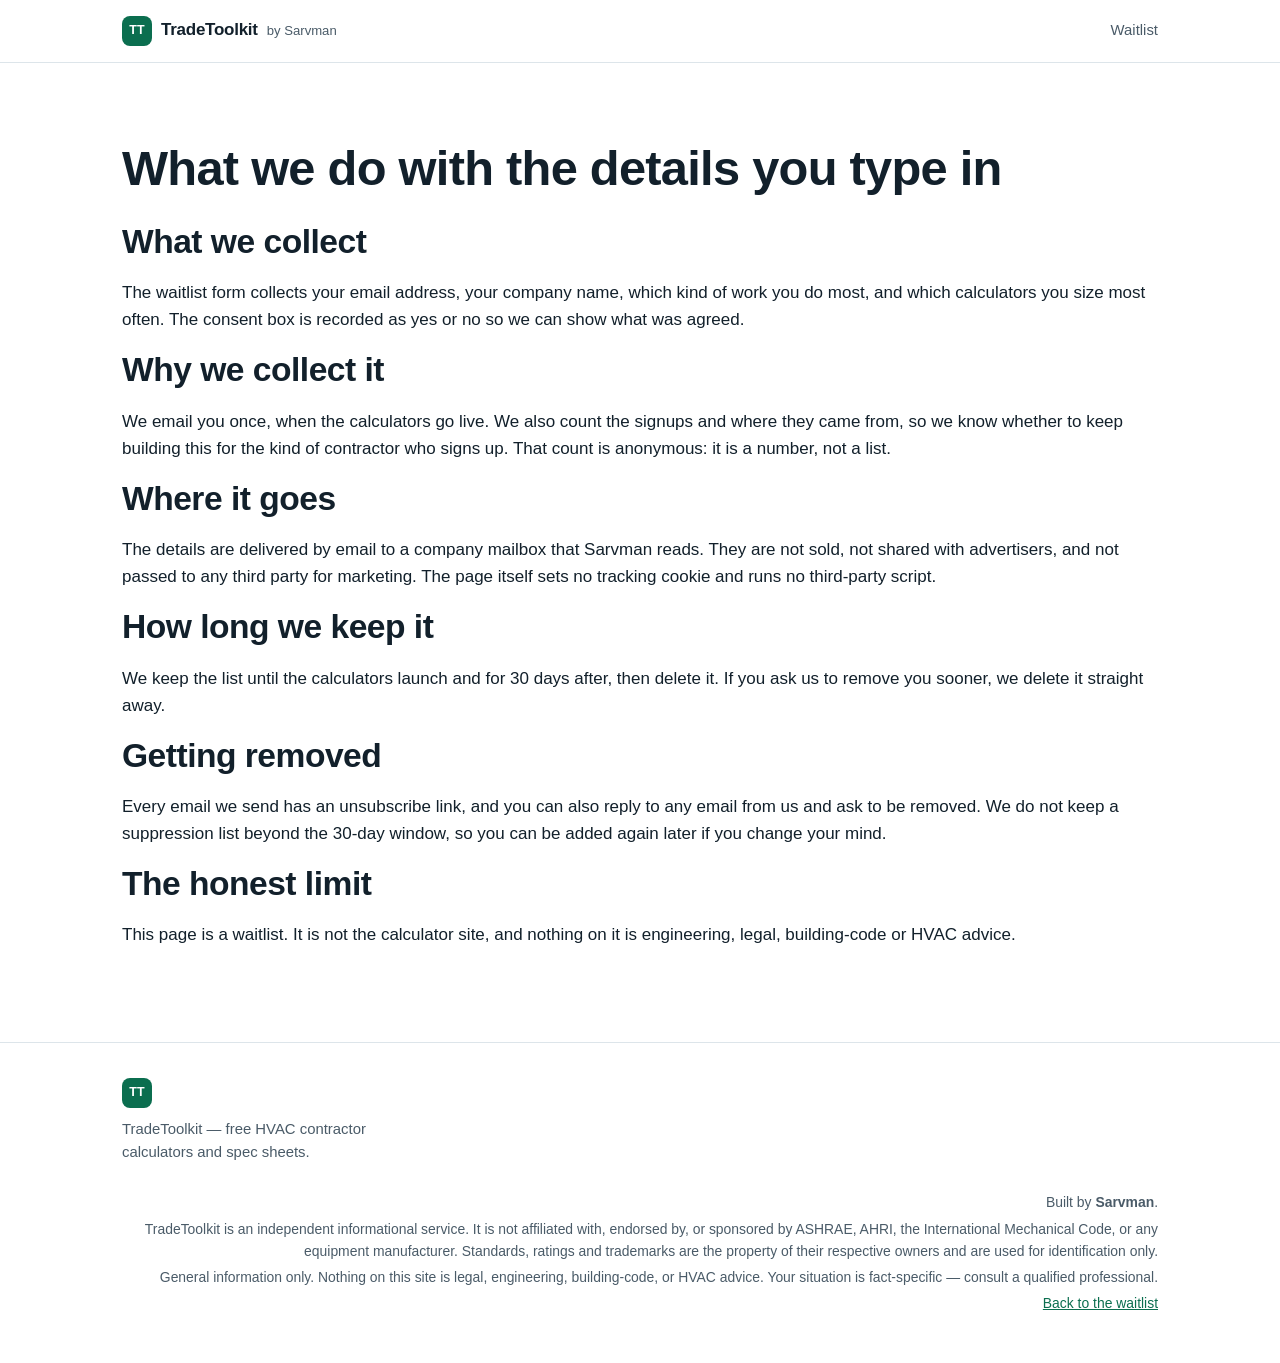
==== privacy.html @ 5cf74f29 "Waitlist: capture endpoint live, segment label, privacy page, robots" ====
<!DOCTYPE html>
<html lang="en">
<head>
<meta charset="utf-8">
<meta name="viewport" content="width=device-width, initial-scale=1">
<title>What we do with your details | TradeToolkit</title>
<meta name="description" content="How TradeToolkit handles the email address, company and work details you enter on the waitlist form.">
<meta name="robots" content="noindex">
<link rel="stylesheet" href="assets/style.css">
</head>
<body>

<header class="site-head">
  <div class="wrap">
    <div class="brand">
      <span class="brand-mark" aria-hidden="true">TT</span>
      <span class="brand-name">TradeToolkit</span>
      <span class="brand-tag">by Sarvman</span>
    </div>
    <nav class="head-nav" aria-label="Sections">
      <a href="index.html">Waitlist</a>
    </nav>
  </div>
</header>

<main>
  <section class="band">
    <div class="wrap">
      <h1>What we do with the details you type in</h1>

      <h2>What we collect</h2>
      <p>
        The waitlist form collects your email address, your company name, which kind of
        work you do most, and which calculators you size most often. The consent box is
        recorded as yes or no so we can show what was agreed.
      </p>

      <h2>Why we collect it</h2>
      <p>
        We email you once, when the calculators go live. We also count the signups and
        where they came from, so we know whether to keep building this for the kind of
        contractor who signs up. That count is anonymous: it is a number, not a list.
      </p>

      <h2>Where it goes</h2>
      <p>
        The details are delivered by email to a company mailbox that Sarvman reads. They
        are not sold, not shared with advertisers, and not passed to any third party for
        marketing. The page itself sets no tracking cookie and runs no third-party
        script.
      </p>

      <h2>How long we keep it</h2>
      <p>
        We keep the list until the calculators launch and for 30 days after, then delete
        it. If you ask us to remove you sooner, we delete it straight away.
      </p>

      <h2>Getting removed</h2>
      <p>
        Every email we send has an unsubscribe link, and you can also reply to any email
        from us and ask to be removed. We do not keep a suppression list beyond the
        30-day window, so you can be added again later if you change your mind.
      </p>

      <h2>The honest limit</h2>
      <p>
        This page is a waitlist. It is not the calculator site, and nothing on it is
        engineering, legal, building-code or HVAC advice.
      </p>
    </div>
  </section>
</main>

<footer class="site-foot">
  <div class="wrap foot-grid">
    <div>
      <span class="brand-mark" aria-hidden="true">TT</span>
      <p class="foot-brand">TradeToolkit &mdash; free HVAC contractor calculators and spec sheets.</p>
    </div>
    <div class="foot-meta">
      <p>Built by <strong>Sarvman</strong>.</p>
      <p>
        TradeToolkit is an independent informational service. It is not affiliated with,
        endorsed by, or sponsored by ASHRAE, AHRI, the International Mechanical Code, or
        any equipment manufacturer. Standards, ratings and trademarks are the property of
        their respective owners and are used for identification only.
      </p>
      <p>
        General information only. Nothing on this site is legal, engineering,
        building-code, or HVAC advice. Your situation is fact-specific &mdash; consult a
        qualified professional.
      </p>
      <p><a href="index.html">Back to the waitlist</a></p>
    </div>
  </div>
</footer>

</body>
</html>
---- assets/style.css ----
:root {
  --ink: #12202b;
  --ink-soft: #4a5b68;
  --line: #dde5ea;
  --bg: #ffffff;
  --bg-alt: #f4f7f9;
  --accent: #0b6e4f;
  --accent-ink: #ffffff;
  --accent-soft: #e7f2ed;
  --radius: 12px;
  --wrap: 1080px;
  --font: -apple-system, BlinkMacSystemFont, "Segoe UI", Roboto, Helvetica, Arial, sans-serif;
  --mono: ui-monospace, SFMono-Regular, Menlo, Consolas, monospace;
}

* { box-sizing: border-box; }

html { -webkit-text-size-adjust: 100%; }

body {
  margin: 0;
  font-family: var(--font);
  color: var(--ink);
  background: var(--bg);
  line-height: 1.6;
  font-size: 17px;
}

.wrap { width: 100%; max-width: var(--wrap); margin: 0 auto; padding: 0 22px; }

h1, h2, h3 { line-height: 1.2; margin: 0 0 .5em; letter-spacing: -0.015em; }
h1 { font-size: clamp(2rem, 5vw, 3.05rem); font-weight: 760; }
h2 { font-size: clamp(1.5rem, 3.2vw, 2.1rem); font-weight: 720; }
h3 { font-size: 1.09rem; font-weight: 680; }
p { margin: 0 0 1em; }
a { color: var(--accent); }

/* ── header ─────────────────────────────────────────────── */
.site-head {
  border-bottom: 1px solid var(--line);
  background: rgba(255, 255, 255, .9);
  position: sticky; top: 0; z-index: 20;
  backdrop-filter: saturate(1.4) blur(8px);
}
.site-head .wrap { display: flex; align-items: center; justify-content: space-between; gap: 18px; height: 62px; }
.brand { display: flex; align-items: baseline; gap: 9px; }
.brand-mark {
  display: inline-grid; place-items: center;
  width: 30px; height: 30px; border-radius: 8px;
  background: var(--accent); color: #fff;
  font-size: .78rem; font-weight: 800; letter-spacing: .02em;
  align-self: center;
}
.brand-name { font-weight: 730; letter-spacing: -.015em; }
.brand-tag { font-size: .82rem; color: var(--ink-soft); }
.head-nav { display: flex; gap: 20px; font-size: .93rem; }
.head-nav a { color: var(--ink-soft); text-decoration: none; }
.head-nav a:hover { color: var(--ink); }
@media (max-width: 620px) { .head-nav { display: none; } }

/* ── hero ───────────────────────────────────────────────── */
.hero { padding: clamp(40px, 7vw, 82px) 0 clamp(34px, 5vw, 60px); }
.hero-grid { display: grid; grid-template-columns: 1.12fr .88fr; gap: clamp(26px, 4vw, 52px); align-items: center; }
@media (max-width: 860px) { .hero-grid { grid-template-columns: 1fr; } }

.eyebrow {
  display: inline-block; margin: 0 0 14px;
  font-size: .78rem; font-weight: 700; letter-spacing: .09em; text-transform: uppercase;
  color: var(--accent); background: var(--accent-soft);
  padding: 5px 11px; border-radius: 999px;
}
.lede { font-size: 1.12rem; color: var(--ink-soft); max-width: 46ch; }
.hero-points { list-style: none; padding: 0; margin: 22px 0 26px; }
.hero-points li { position: relative; padding-left: 26px; margin-bottom: 9px; color: var(--ink); }
.hero-points li::before {
  content: ""; position: absolute; left: 2px; top: .52em;
  width: 13px; height: 7px; border-left: 2.5px solid var(--accent); border-bottom: 2.5px solid var(--accent);
  transform: rotate(-45deg);
}
.hero-note { font-size: .88rem; color: var(--ink-soft); margin: 12px 0 0; }

/* calculator mock */
.hero-card {
  border: 1px solid var(--line); border-radius: var(--radius);
  background: linear-gradient(180deg, #fff, #fbfcfd);
  box-shadow: 0 18px 44px -26px rgba(18, 32, 43, .34);
  overflow: hidden;
}
.calc-head {
  display: flex; align-items: center; gap: 6px;
  padding: 12px 15px; border-bottom: 1px solid var(--line); background: var(--bg-alt);
}
.calc-dot { width: 9px; height: 9px; border-radius: 50%; background: #c8d4dc; }
.calc-title { margin-left: 8px; font-size: .85rem; font-weight: 640; color: var(--ink-soft); }
.calc-body { margin: 0; padding: 16px 18px; display: grid; gap: 2px; }
.calc-body > div { display: flex; justify-content: space-between; align-items: baseline; gap: 12px; padding: 7px 0; border-bottom: 1px dashed var(--line); }
.calc-body > div:last-child { border-bottom: 0; }
.calc-body dt { color: var(--ink-soft); font-size: .95rem; }
.calc-body dd { margin: 0; font-family: var(--mono); font-size: 1rem; font-weight: 600; }
.calc-body dd span { font-size: .76rem; color: var(--ink-soft); font-weight: 500; margin-left: 3px; }
.calc-foot { display: flex; gap: 8px; padding: 0 18px 18px; flex-wrap: wrap; }
.calc-pill { font-size: .78rem; padding: 4px 10px; border-radius: 999px; background: var(--accent-soft); color: var(--accent); font-weight: 620; }

/* ── bands ──────────────────────────────────────────────── */
.band { padding: clamp(44px, 6vw, 76px) 0; }
.band-alt { background: var(--bg-alt); border-block: 1px solid var(--line); }
.band-lede { color: var(--ink-soft); max-width: 60ch; margin-bottom: 30px; }

.grid { display: grid; grid-template-columns: repeat(auto-fit, minmax(258px, 1fr)); gap: 16px; }
.card {
  background: #fff; border: 1px solid var(--line); border-radius: var(--radius);
  padding: 20px 21px;
}
.card p { margin: 0; color: var(--ink-soft); font-size: .96rem; }
.band-alt .card { background: #fff; }

.cols { display: grid; grid-template-columns: repeat(auto-fit, minmax(300px, 1fr)); gap: clamp(20px, 3vw, 44px); }
.cols p { color: var(--ink-soft); }

/* ── CTA / form ─────────────────────────────────────────── */
.band-cta { background: var(--bg-alt); border-top: 1px solid var(--line); }
.capture-wrap { display: grid; grid-template-columns: 1fr 1fr; gap: clamp(24px, 4vw, 48px); align-items: start; }
@media (max-width: 860px) { .capture-wrap { grid-template-columns: 1fr; } }
.capture-copy p { color: var(--ink-soft); }
.muted { font-size: .9rem; color: var(--ink-soft); }

.form-card { padding: 24px; }
.field { margin-bottom: 16px; border: 0; padding: 0; }
.field label, .field legend { display: block; font-size: .87rem; font-weight: 640; margin-bottom: 6px; padding: 0; }
.field input[type="email"], .field input[type="text"], .field select {
  width: 100%; padding: 11px 12px; font: inherit; font-size: .98rem;
  border: 1px solid var(--line); border-radius: 9px; background: #fff; color: var(--ink);
}
.field input:focus, .field select:focus { outline: 2px solid var(--accent); outline-offset: 1px; border-color: var(--accent); }
.field__help { margin: 6px 0 0; font-size: .85rem; color: var(--ink-soft); }
.checks { display: grid; grid-template-columns: repeat(auto-fit, minmax(150px, 1fr)); gap: 8px 14px; }
.checks label { display: flex; align-items: center; gap: 8px; font-weight: 450; font-size: .93rem; margin: 0; }
.checks input { accent-color: var(--accent); width: 16px; height: 16px; }
.consent { display: flex; gap: 10px; align-items: flex-start; font-size: .88rem; color: var(--ink-soft); margin-bottom: 18px; }
.consent input { margin-top: 3px; accent-color: var(--accent); width: 16px; height: 16px; flex: none; }

.btn {
  display: inline-block; border: 0; cursor: pointer; font: inherit; font-weight: 660;
  border-radius: 9px; padding: 11px 20px; text-decoration: none; text-align: center;
  transition: background .15s ease, transform .05s ease;
}
.btn-primary { background: var(--accent); color: var(--accent-ink); }
.btn-primary:hover { background: #095a41; }
.btn-primary:active { transform: translateY(1px); }
.btn-lg { padding: 14px 26px; font-size: 1.04rem; }
.btn-block { display: block; width: 100%; }
.btn[disabled] { opacity: .6; cursor: progress; }
.form-status { margin: 12px 0 0; font-size: .92rem; min-height: 1.2em; }
.form-status.ok { color: var(--accent); font-weight: 620; }
.form-status.err { color: #a02c2c; font-weight: 600; }

/* ── footer ─────────────────────────────────────────────── */
.site-foot { border-top: 1px solid var(--line); padding: 34px 0 44px; }
.foot-grid { display: flex; justify-content: space-between; gap: 26px; flex-wrap: wrap; }
.foot-brand { color: var(--ink-soft); font-size: .93rem; margin: 10px 0 0; max-width: 34ch; }
.foot-meta { color: var(--ink-soft); font-size: .87rem; text-align: right; }
.foot-meta p { margin: 0 0 4px; }
@media (max-width: 620px) { .foot-meta { text-align: left; } }

@media (prefers-reduced-motion: reduce) { * { transition: none !important; } }
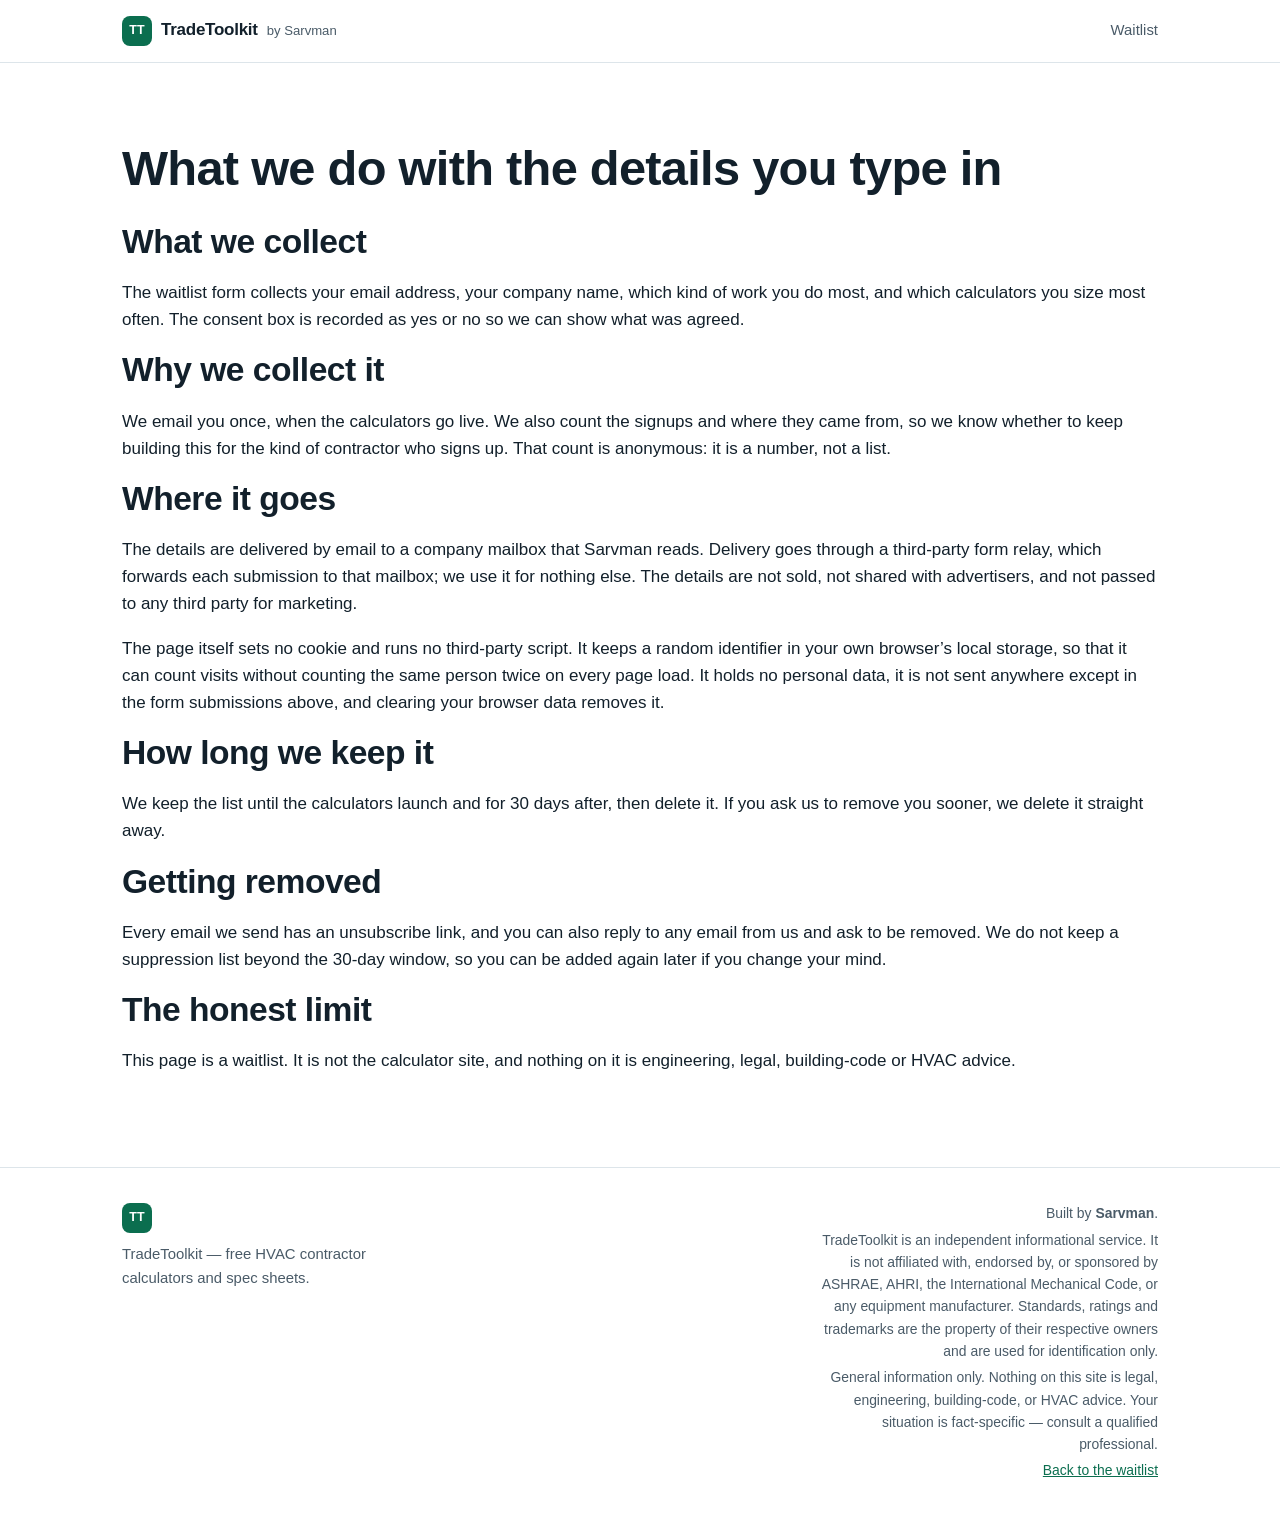
==== commit 84a77280: "SAR-79: merge waitlist page with the segment/privacy/robots work, fix capture correctness Merge the " ====
--- a/privacy.html
+++ b/privacy.html
@@ -44,10 +44,18 @@
 
       <h2>Where it goes</h2>
       <p>
-        The details are delivered by email to a company mailbox that Sarvman reads. They
-        are not sold, not shared with advertisers, and not passed to any third party for
-        marketing. The page itself sets no tracking cookie and runs no third-party
-        script.
+        The details are delivered by email to a company mailbox that Sarvman reads.
+        Delivery goes through a third-party form relay, which forwards each
+        submission to that mailbox; we use it for nothing else. The details are not
+        sold, not shared with advertisers, and not passed to any third party for
+        marketing.
+      </p>
+      <p>
+        The page itself sets no cookie and runs no third-party script. It keeps a
+        random identifier in your own browser&rsquo;s local storage, so that it can
+        count visits without counting the same person twice on every page load. It
+        holds no personal data, it is not sent anywhere except in the form
+        submissions above, and clearing your browser data removes it.
       </p>
 
       <h2>How long we keep it</h2>
--- a/assets/style.css
+++ b/assets/style.css
@@ -100,6 +100,7 @@
 .calc-body dd span { font-size: .76rem; color: var(--ink-soft); font-weight: 500; margin-left: 3px; }
 .calc-foot { display: flex; gap: 8px; padding: 0 18px 18px; flex-wrap: wrap; }
 .calc-pill { font-size: .78rem; padding: 4px 10px; border-radius: 999px; background: var(--accent-soft); color: var(--accent); font-weight: 620; }
+.calc-caption { font-size: .8rem; color: var(--ink-soft); padding: 0 18px 16px; margin: 0; }
 
 /* ── bands ──────────────────────────────────────────────── */
 .band { padding: clamp(44px, 6vw, 76px) 0; }
@@ -154,12 +155,17 @@
 .form-status.ok { color: var(--accent); font-weight: 620; }
 .form-status.err { color: #a02c2c; font-weight: 600; }
 
+/* Honeypot: moved off-screen rather than display:none, so it is still
+   submitted by an automated client that fills every field it can find. */
+.hp { position: absolute; left: -9999px; top: auto; width: 1px; height: 1px; overflow: hidden; }
+
 /* ── footer ─────────────────────────────────────────────── */
 .site-foot { border-top: 1px solid var(--line); padding: 34px 0 44px; }
 .foot-grid { display: flex; justify-content: space-between; gap: 26px; flex-wrap: wrap; }
 .foot-brand { color: var(--ink-soft); font-size: .93rem; margin: 10px 0 0; max-width: 34ch; }
-.foot-meta { color: var(--ink-soft); font-size: .87rem; text-align: right; }
+.foot-meta { color: var(--ink-soft); font-size: .87rem; text-align: right; max-width: 44ch; }
 .foot-meta p { margin: 0 0 4px; }
+.foot-legal { font-size: .8rem; }
 @media (max-width: 620px) { .foot-meta { text-align: left; } }
 
 @media (prefers-reduced-motion: reduce) { * { transition: none !important; } }
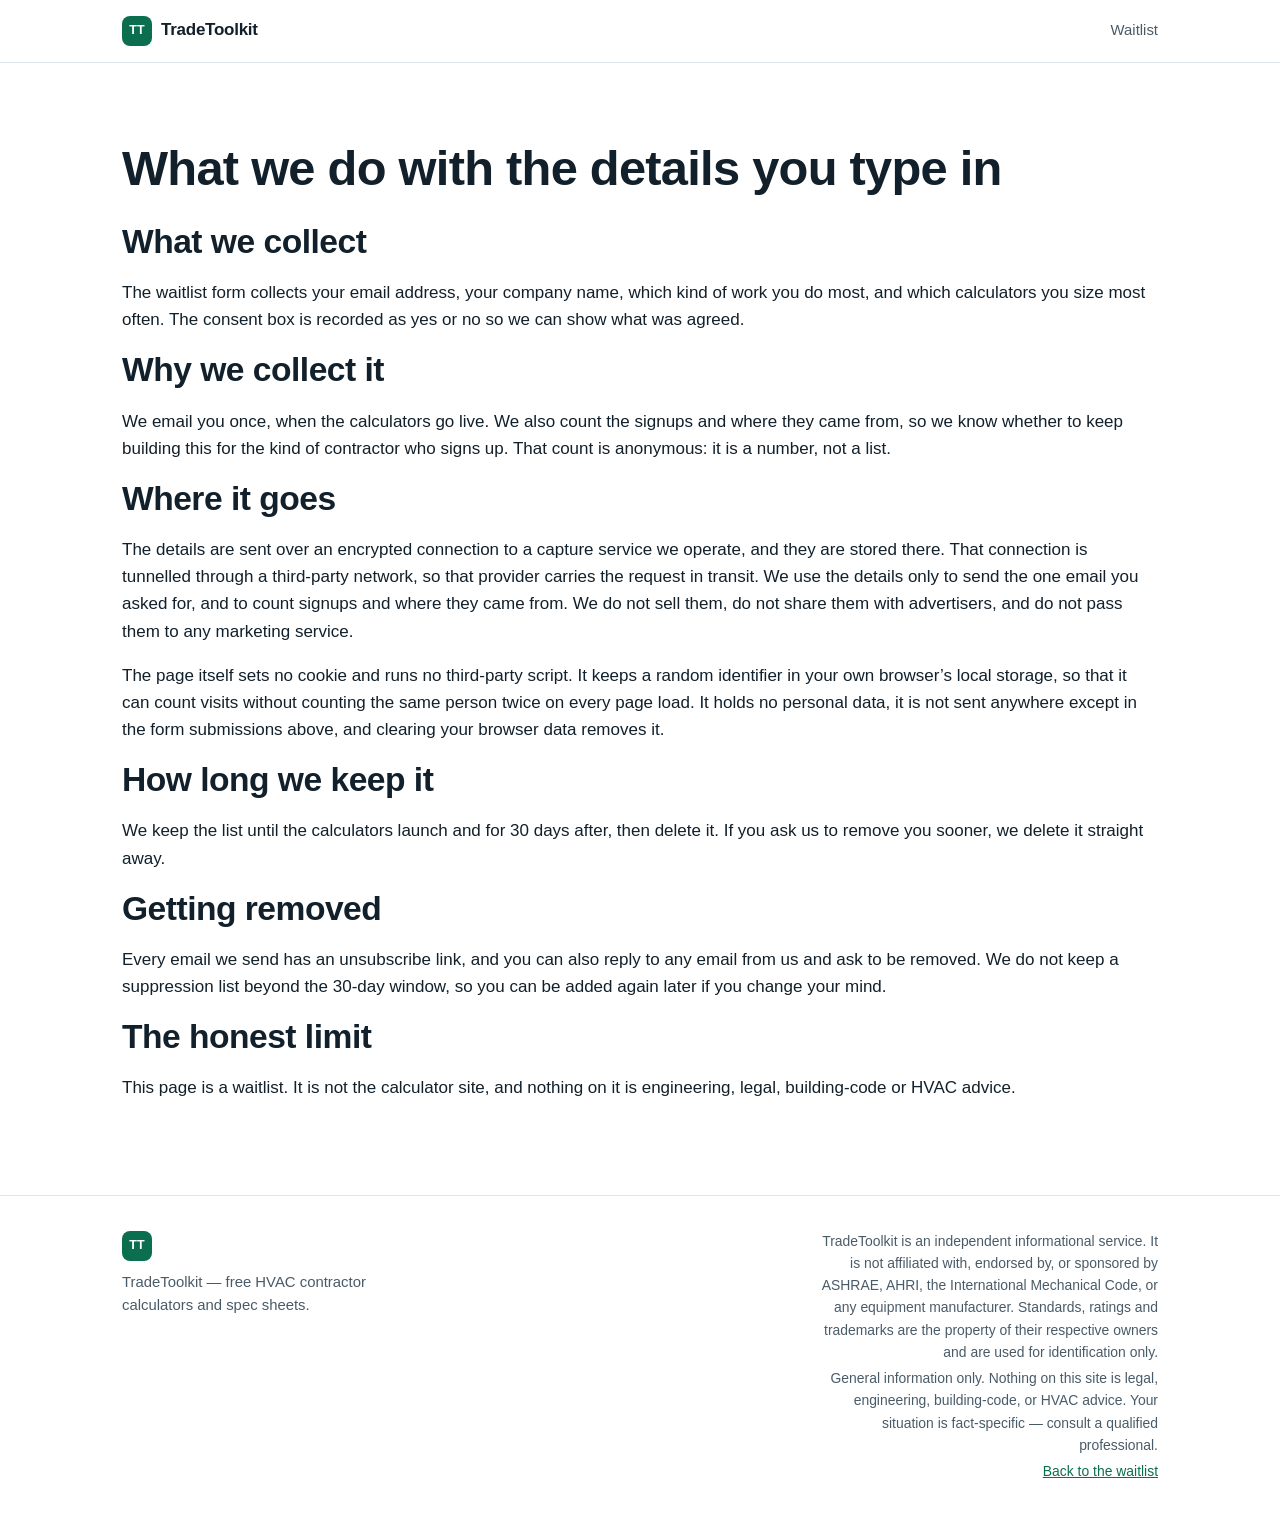
==== commit 9b3e5865: "SAR-79: point the page at the first-party capture endpoint The free third-party relay refuses every " ====
--- a/privacy.html
+++ b/privacy.html
@@ -15,7 +15,6 @@
     <div class="brand">
       <span class="brand-mark" aria-hidden="true">TT</span>
       <span class="brand-name">TradeToolkit</span>
-      <span class="brand-tag">by Sarvman</span>
     </div>
     <nav class="head-nav" aria-label="Sections">
       <a href="index.html">Waitlist</a>
@@ -44,11 +43,12 @@
 
       <h2>Where it goes</h2>
       <p>
-        The details are delivered by email to a company mailbox that Sarvman reads.
-        Delivery goes through a third-party form relay, which forwards each
-        submission to that mailbox; we use it for nothing else. The details are not
-        sold, not shared with advertisers, and not passed to any third party for
-        marketing.
+        The details are sent over an encrypted connection to a capture service we
+        operate, and they are stored there. That connection is tunnelled through a
+        third-party network, so that provider carries the request in transit. We
+        use the details only to send the one email you asked for, and to count
+        signups and where they came from. We do not sell them, do not share them
+        with advertisers, and do not pass them to any marketing service.
       </p>
       <p>
         The page itself sets no cookie and runs no third-party script. It keeps a
@@ -87,7 +87,6 @@
       <p class="foot-brand">TradeToolkit &mdash; free HVAC contractor calculators and spec sheets.</p>
     </div>
     <div class="foot-meta">
-      <p>Built by <strong>Sarvman</strong>.</p>
       <p>
         TradeToolkit is an independent informational service. It is not affiliated with,
         endorsed by, or sponsored by ASHRAE, AHRI, the International Mechanical Code, or
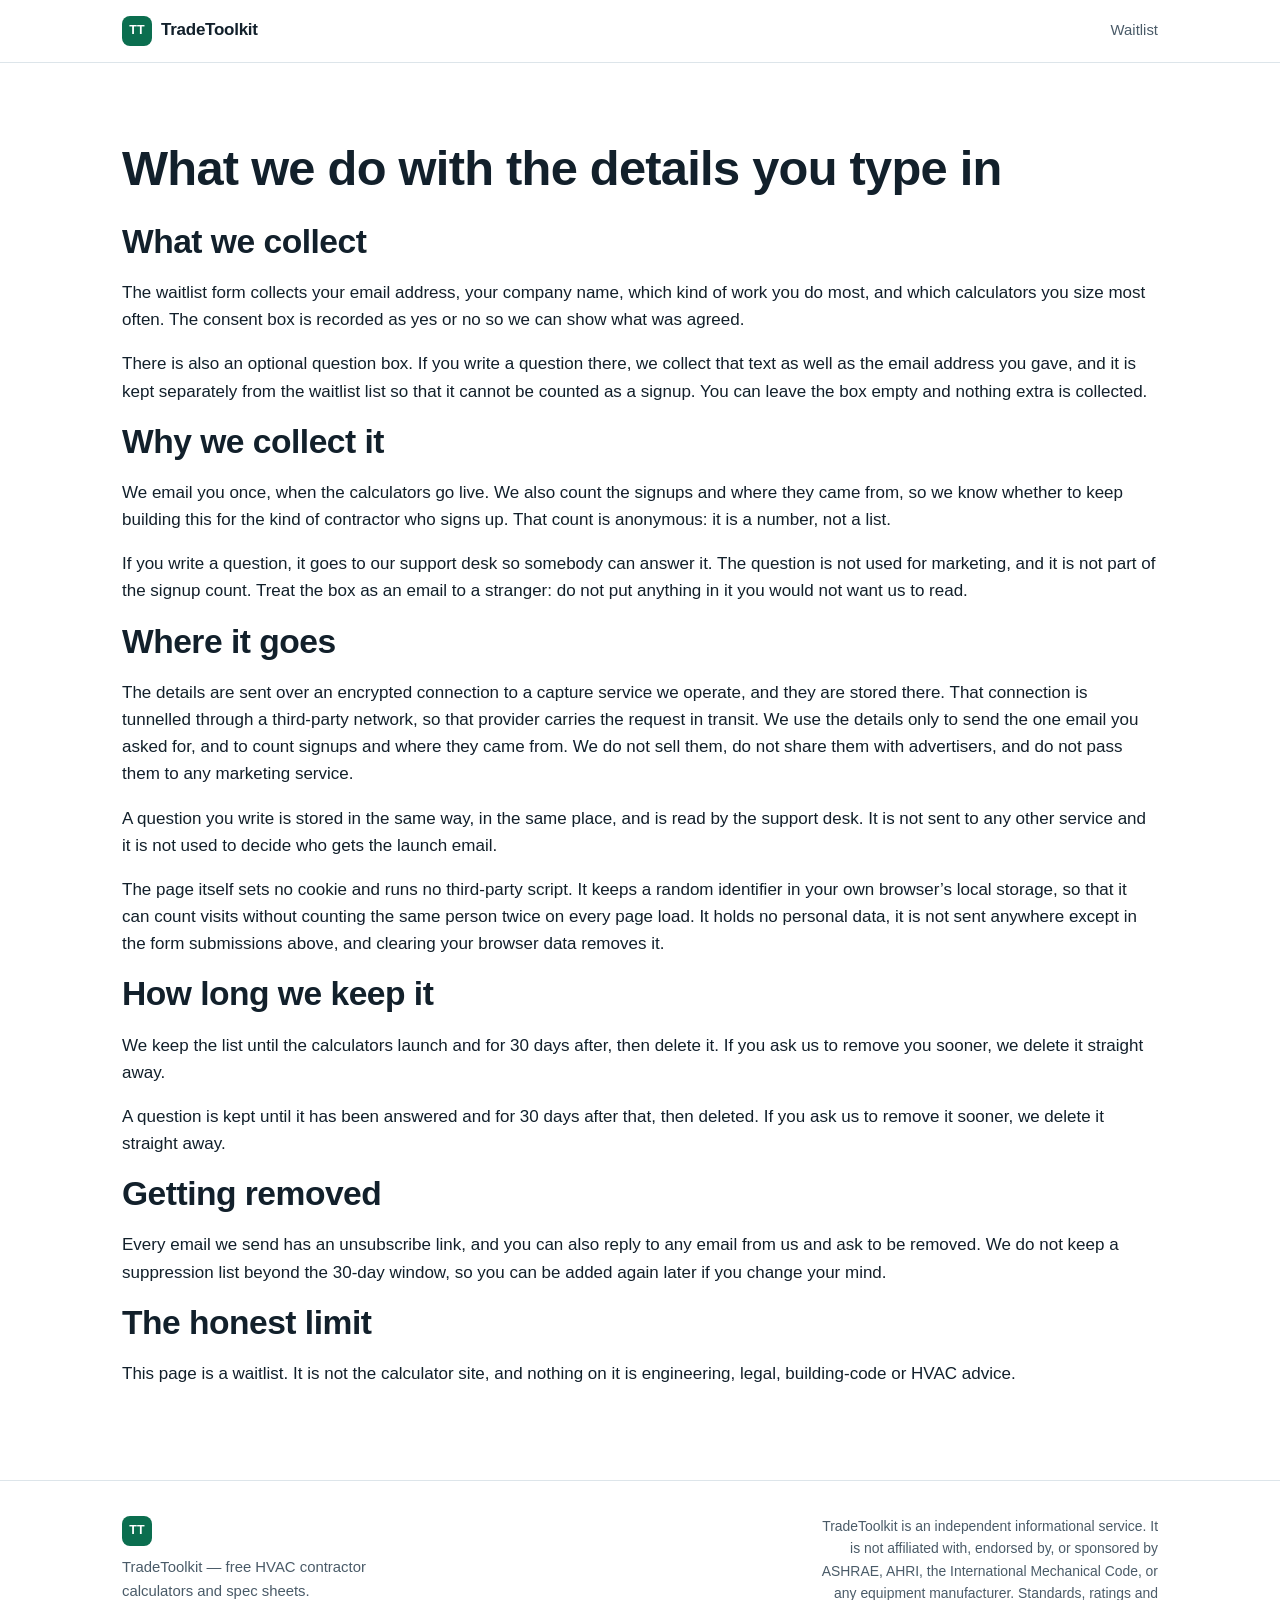
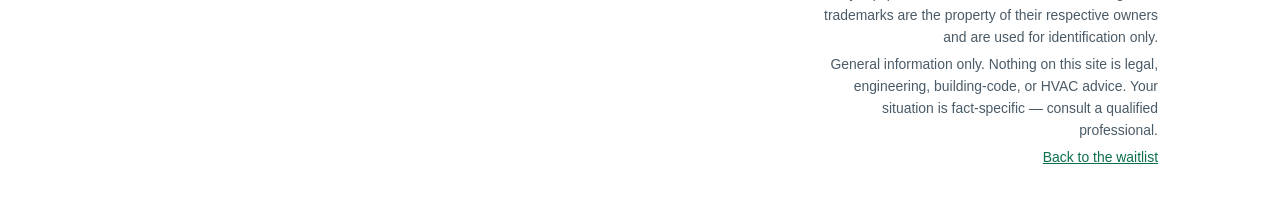
==== commit 15aeb463: "SAR-79: a question for the support desk, as its own event type The waitlist form gets one optional f" ====
--- a/privacy.html
+++ b/privacy.html
@@ -33,12 +33,24 @@
         work you do most, and which calculators you size most often. The consent box is
         recorded as yes or no so we can show what was agreed.
       </p>
+      <p>
+        There is also an optional question box. If you write a question there, we collect
+        that text as well as the email address you gave, and it is kept separately from
+        the waitlist list so that it cannot be counted as a signup. You can leave the box
+        empty and nothing extra is collected.
+      </p>
 
       <h2>Why we collect it</h2>
       <p>
         We email you once, when the calculators go live. We also count the signups and
         where they came from, so we know whether to keep building this for the kind of
         contractor who signs up. That count is anonymous: it is a number, not a list.
+      </p>
+      <p>
+        If you write a question, it goes to our support desk so somebody can answer it.
+        The question is not used for marketing, and it is not part of the signup count.
+        Treat the box as an email to a stranger: do not put anything in it you would not
+        want us to read.
       </p>
 
       <h2>Where it goes</h2>
@@ -49,6 +61,11 @@
         use the details only to send the one email you asked for, and to count
         signups and where they came from. We do not sell them, do not share them
         with advertisers, and do not pass them to any marketing service.
+      </p>
+      <p>
+        A question you write is stored in the same way, in the same place, and is
+        read by the support desk. It is not sent to any other service and it is not
+        used to decide who gets the launch email.
       </p>
       <p>
         The page itself sets no cookie and runs no third-party script. It keeps a
@@ -62,6 +79,10 @@
       <p>
         We keep the list until the calculators launch and for 30 days after, then delete
         it. If you ask us to remove you sooner, we delete it straight away.
+      </p>
+      <p>
+        A question is kept until it has been answered and for 30 days after that, then
+        deleted. If you ask us to remove it sooner, we delete it straight away.
       </p>
 
       <h2>Getting removed</h2>
--- a/assets/style.css
+++ b/assets/style.css
@@ -128,12 +128,14 @@
 .form-card { padding: 24px; }
 .field { margin-bottom: 16px; border: 0; padding: 0; }
 .field label, .field legend { display: block; font-size: .87rem; font-weight: 640; margin-bottom: 6px; padding: 0; }
-.field input[type="email"], .field input[type="text"], .field select {
+.field input[type="email"], .field input[type="text"], .field select, .field textarea {
   width: 100%; padding: 11px 12px; font: inherit; font-size: .98rem;
   border: 1px solid var(--line); border-radius: 9px; background: #fff; color: var(--ink);
 }
-.field input:focus, .field select:focus { outline: 2px solid var(--accent); outline-offset: 1px; border-color: var(--accent); }
+.field textarea { resize: vertical; min-height: 96px; line-height: 1.5; }
+.field input:focus, .field select:focus, .field textarea:focus { outline: 2px solid var(--accent); outline-offset: 1px; border-color: var(--accent); }
 .field__help { margin: 6px 0 0; font-size: .85rem; color: var(--ink-soft); }
+.opt { font-weight: 450; color: var(--ink-soft); }
 .checks { display: grid; grid-template-columns: repeat(auto-fit, minmax(150px, 1fr)); gap: 8px 14px; }
 .checks label { display: flex; align-items: center; gap: 8px; font-weight: 450; font-size: .93rem; margin: 0; }
 .checks input { accent-color: var(--accent); width: 16px; height: 16px; }
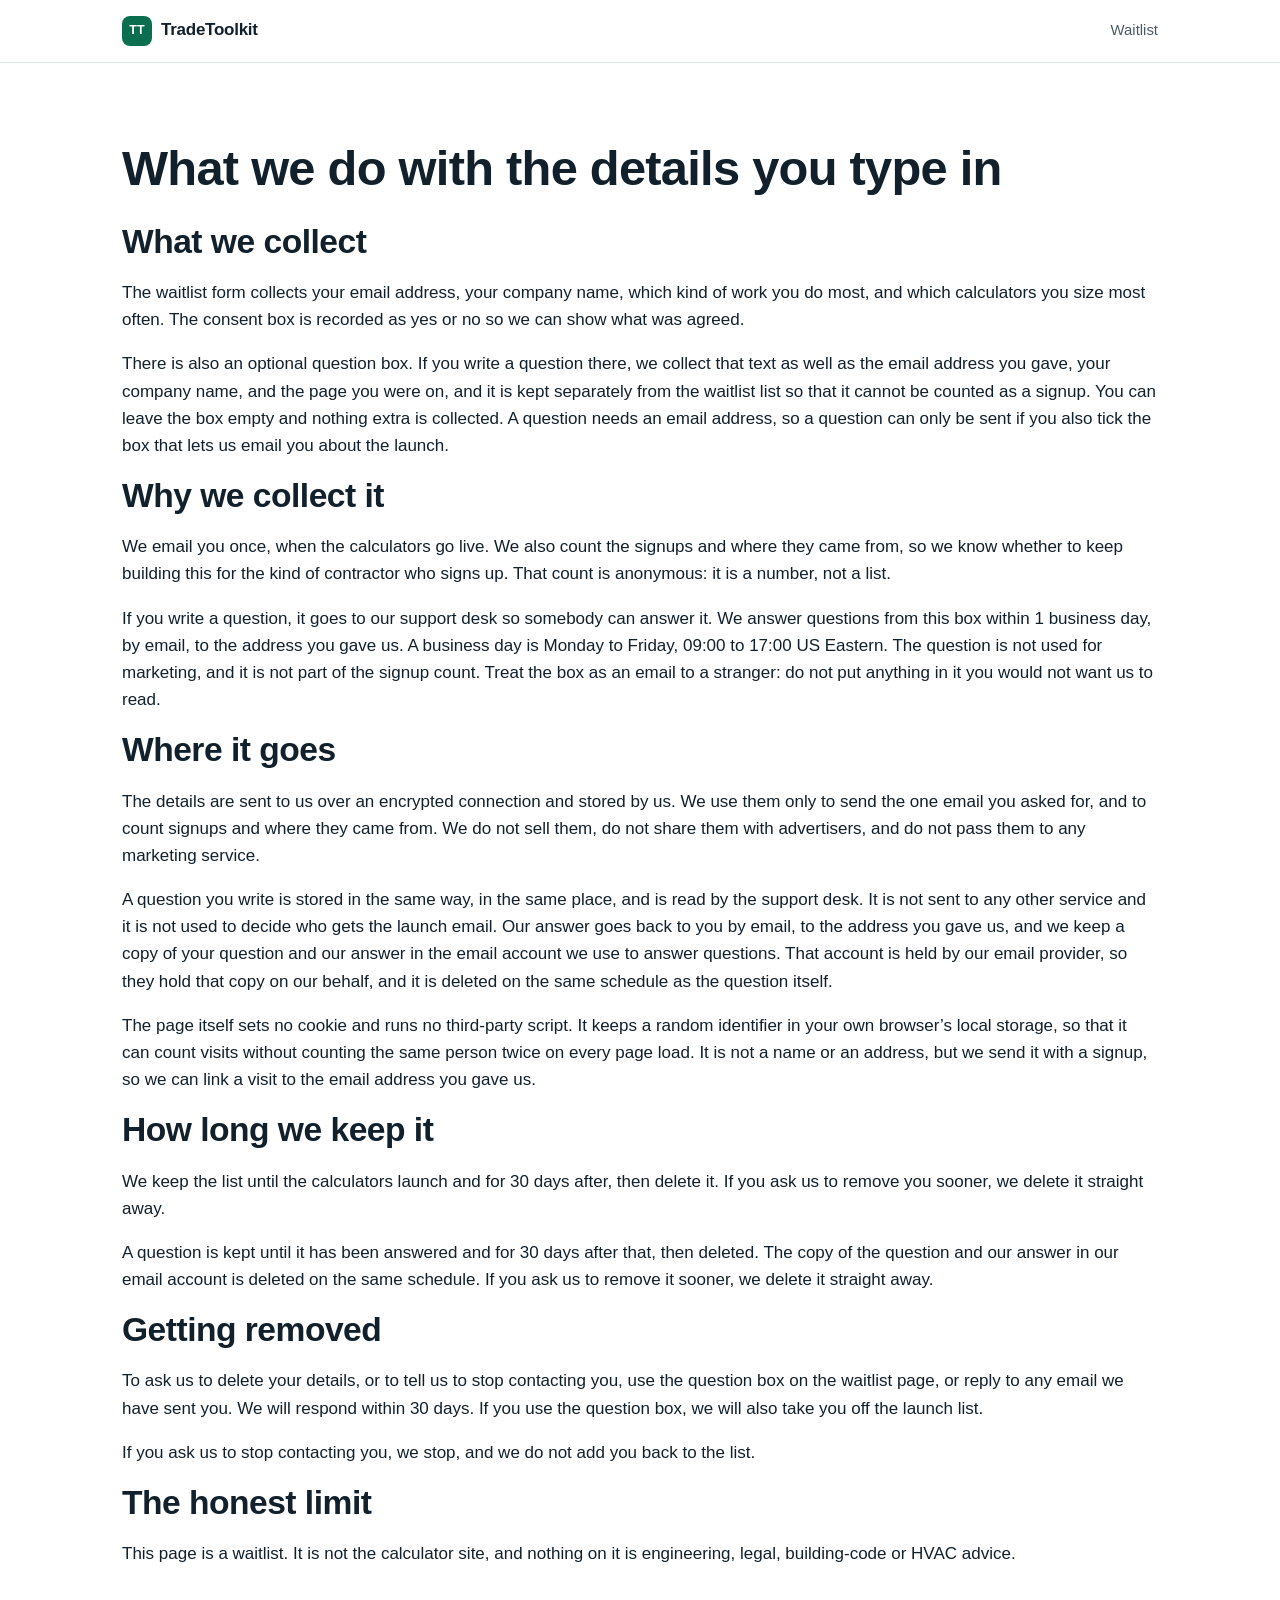
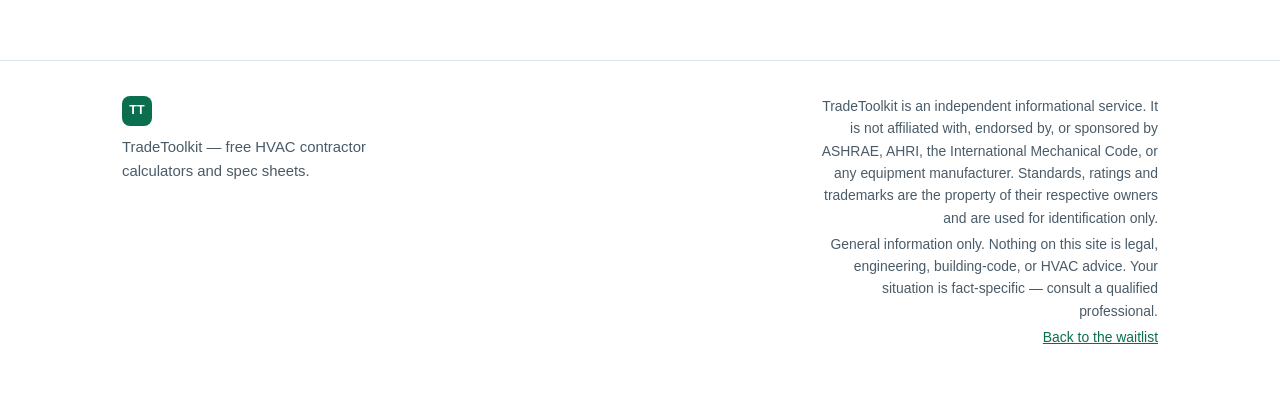
==== commit c2e42382: "SAR-196: the cleared waitlist privacy wording, and the reply sentence The Legal Lead cleared the wai" ====
--- a/privacy.html
+++ b/privacy.html
@@ -34,10 +34,13 @@
         recorded as yes or no so we can show what was agreed.
       </p>
       <p>
-        There is also an optional question box. If you write a question there, we collect
-        that text as well as the email address you gave, and it is kept separately from
-        the waitlist list so that it cannot be counted as a signup. You can leave the box
-        empty and nothing extra is collected.
+        There is also an optional question box. If you write a question there, we
+        collect that text as well as the email address you gave, your company name,
+        and the page you were on, and it is kept separately from the waitlist list
+        so that it cannot be counted as a signup. You can leave the box empty and
+        nothing extra is collected. A question needs an email address, so a question
+        can only be sent if you also tick the box that lets us email you about the
+        launch.
       </p>
 
       <h2>Why we collect it</h2>
@@ -48,31 +51,35 @@
       </p>
       <p>
         If you write a question, it goes to our support desk so somebody can answer it.
-        The question is not used for marketing, and it is not part of the signup count.
+        We answer questions from this box within 1 business day, by email, to the address
+        you gave us. A business day is Monday to Friday, 09:00 to 17:00 US Eastern. The
+        question is not used for marketing, and it is not part of the signup count.
         Treat the box as an email to a stranger: do not put anything in it you would not
         want us to read.
       </p>
 
       <h2>Where it goes</h2>
       <p>
-        The details are sent over an encrypted connection to a capture service we
-        operate, and they are stored there. That connection is tunnelled through a
-        third-party network, so that provider carries the request in transit. We
-        use the details only to send the one email you asked for, and to count
-        signups and where they came from. We do not sell them, do not share them
-        with advertisers, and do not pass them to any marketing service.
+        The details are sent to us over an encrypted connection and stored by us. We
+        use them only to send the one email you asked for, and to count signups and
+        where they came from. We do not sell them, do not share them with
+        advertisers, and do not pass them to any marketing service.
       </p>
       <p>
-        A question you write is stored in the same way, in the same place, and is
-        read by the support desk. It is not sent to any other service and it is not
-        used to decide who gets the launch email.
+        A question you write is stored in the same way, in the same place, and is read
+        by the support desk. It is not sent to any other service and it is not used to
+        decide who gets the launch email. Our answer goes back to you by email, to the
+        address you gave us, and we keep a copy of your question and our answer in the
+        email account we use to answer questions. That account is held by our email
+        provider, so they hold that copy on our behalf, and it is deleted on the same
+        schedule as the question itself.
       </p>
       <p>
         The page itself sets no cookie and runs no third-party script. It keeps a
         random identifier in your own browser&rsquo;s local storage, so that it can
-        count visits without counting the same person twice on every page load. It
-        holds no personal data, it is not sent anywhere except in the form
-        submissions above, and clearing your browser data removes it.
+        count visits without counting the same person twice on every page load. It is
+        not a name or an address, but we send it with a signup, so we can link a visit
+        to the email address you gave us.
       </p>
 
       <h2>How long we keep it</h2>
@@ -82,14 +89,21 @@
       </p>
       <p>
         A question is kept until it has been answered and for 30 days after that, then
-        deleted. If you ask us to remove it sooner, we delete it straight away.
+        deleted. The copy of the question and our answer in our email account is deleted
+        on the same schedule. If you ask us to remove it sooner, we delete it straight
+        away.
       </p>
 
       <h2>Getting removed</h2>
       <p>
-        Every email we send has an unsubscribe link, and you can also reply to any email
-        from us and ask to be removed. We do not keep a suppression list beyond the
-        30-day window, so you can be added again later if you change your mind.
+        To ask us to delete your details, or to tell us to stop contacting you, use the
+        question box on the waitlist page, or reply to any email we have sent you. We
+        will respond within 30 days. If you use the question box, we will also take you
+        off the launch list.
+      </p>
+      <p>
+        If you ask us to stop contacting you, we stop, and we do not add you back to the
+        list.
       </p>
 
       <h2>The honest limit</h2>
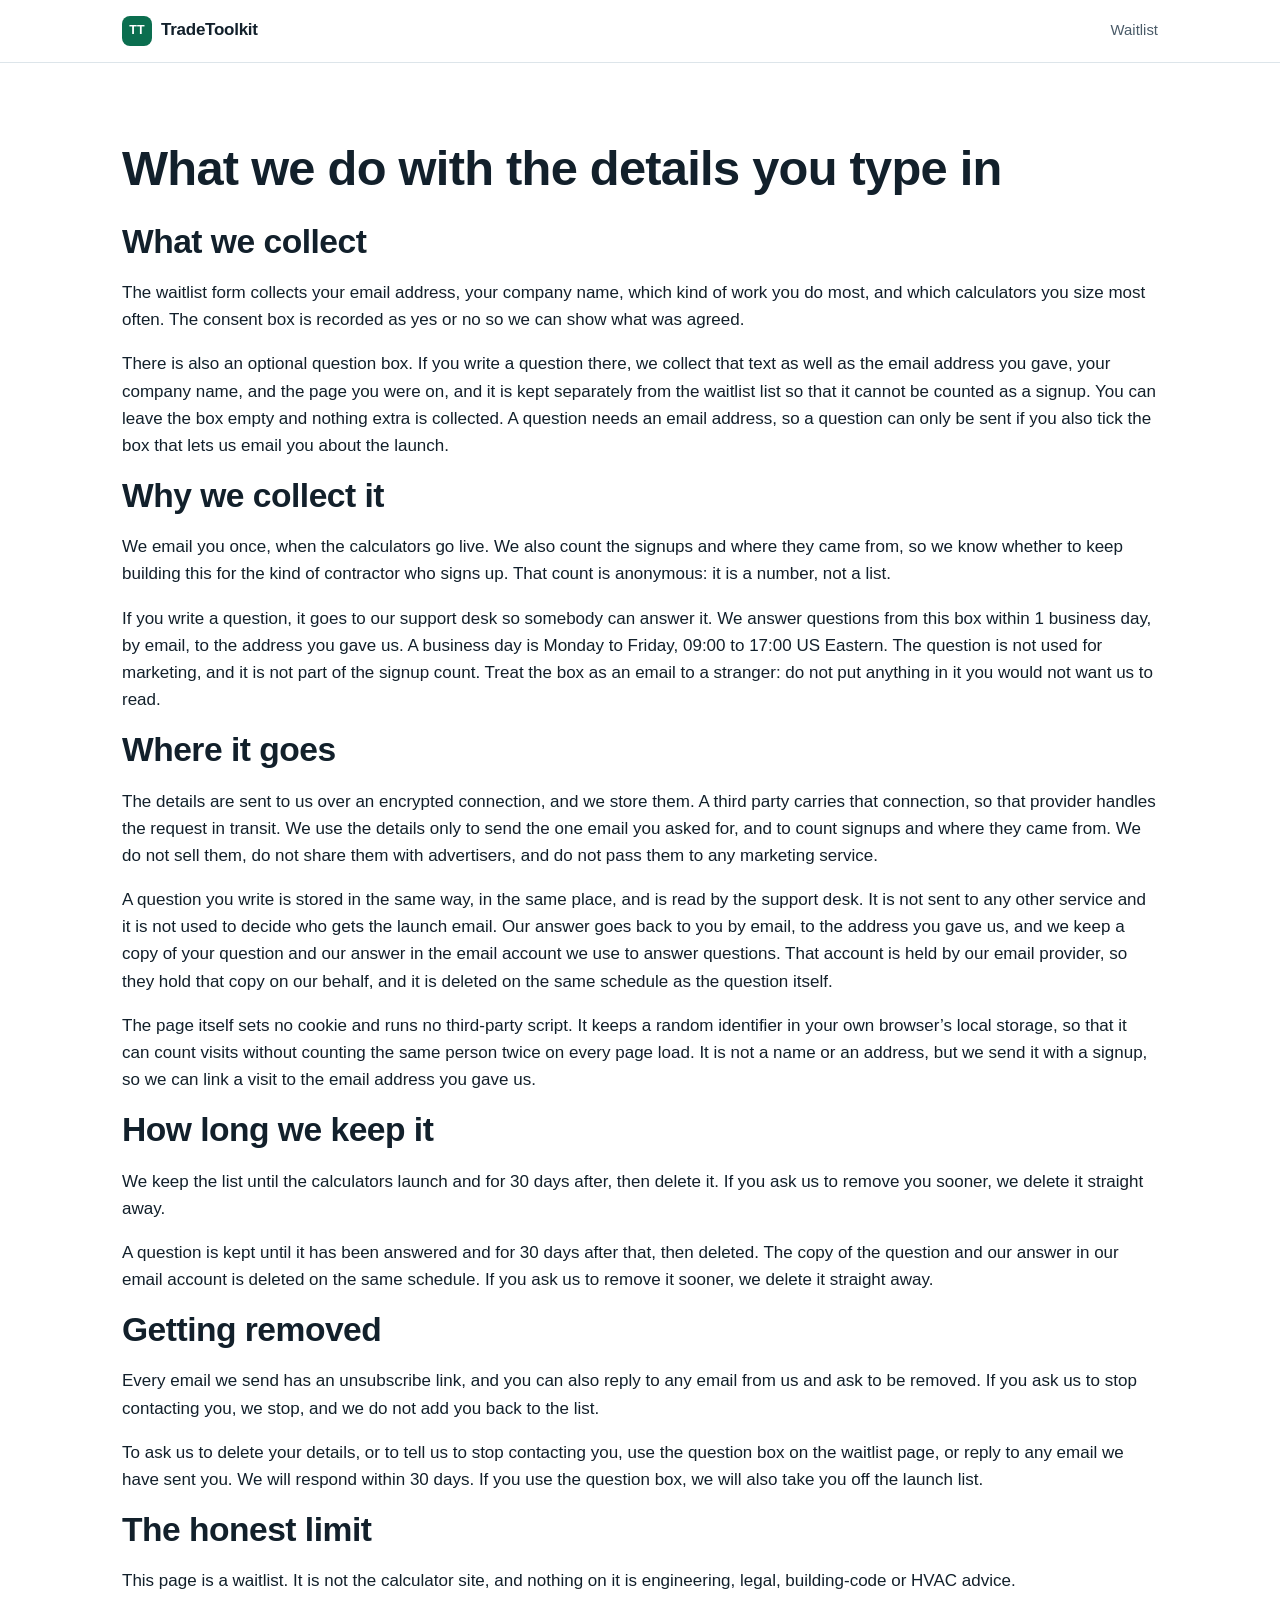
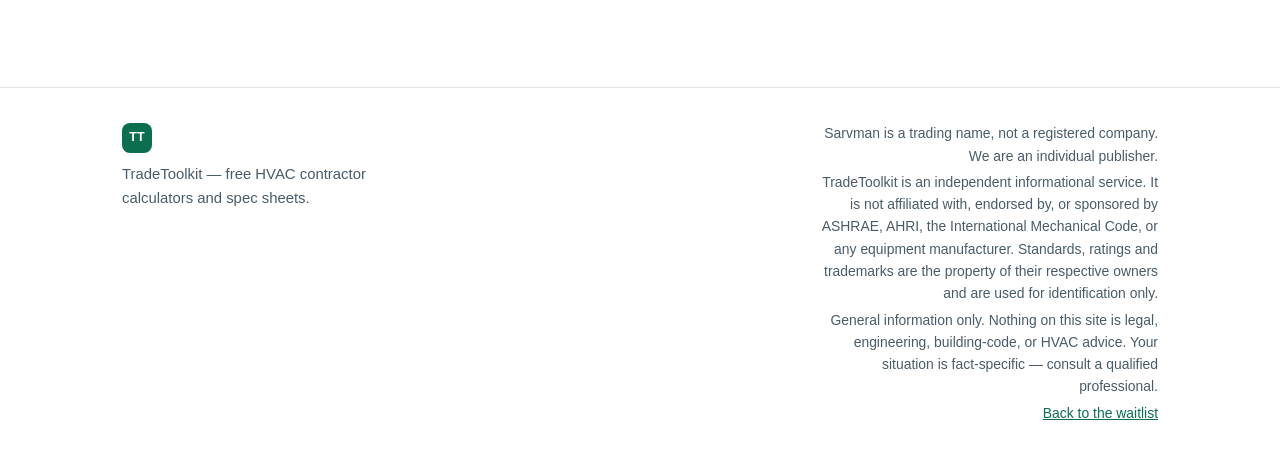
==== commit 96f94a01: "SAR-196: put back what the clearance relies on, and the cleared footer line Three corrections to the" ====
--- a/privacy.html
+++ b/privacy.html
@@ -60,10 +60,11 @@
 
       <h2>Where it goes</h2>
       <p>
-        The details are sent to us over an encrypted connection and stored by us. We
-        use them only to send the one email you asked for, and to count signups and
-        where they came from. We do not sell them, do not share them with
-        advertisers, and do not pass them to any marketing service.
+        The details are sent to us over an encrypted connection, and we store them. A
+        third party carries that connection, so that provider handles the request in
+        transit. We use the details only to send the one email you asked for, and to
+        count signups and where they came from. We do not sell them, do not share them
+        with advertisers, and do not pass them to any marketing service.
       </p>
       <p>
         A question you write is stored in the same way, in the same place, and is read
@@ -96,14 +97,15 @@
 
       <h2>Getting removed</h2>
       <p>
+        Every email we send has an unsubscribe link, and you can also reply to any email
+        from us and ask to be removed. If you ask us to stop contacting you, we stop, and
+        we do not add you back to the list.
+      </p>
+      <p>
         To ask us to delete your details, or to tell us to stop contacting you, use the
         question box on the waitlist page, or reply to any email we have sent you. We
         will respond within 30 days. If you use the question box, we will also take you
         off the launch list.
-      </p>
-      <p>
-        If you ask us to stop contacting you, we stop, and we do not add you back to the
-        list.
       </p>
 
       <h2>The honest limit</h2>
@@ -122,6 +124,7 @@
       <p class="foot-brand">TradeToolkit &mdash; free HVAC contractor calculators and spec sheets.</p>
     </div>
     <div class="foot-meta">
+        <p>Sarvman is a trading name, not a registered company. We are an individual publisher.</p>
       <p>
         TradeToolkit is an independent informational service. It is not affiliated with,
         endorsed by, or sponsored by ASHRAE, AHRI, the International Mechanical Code, or
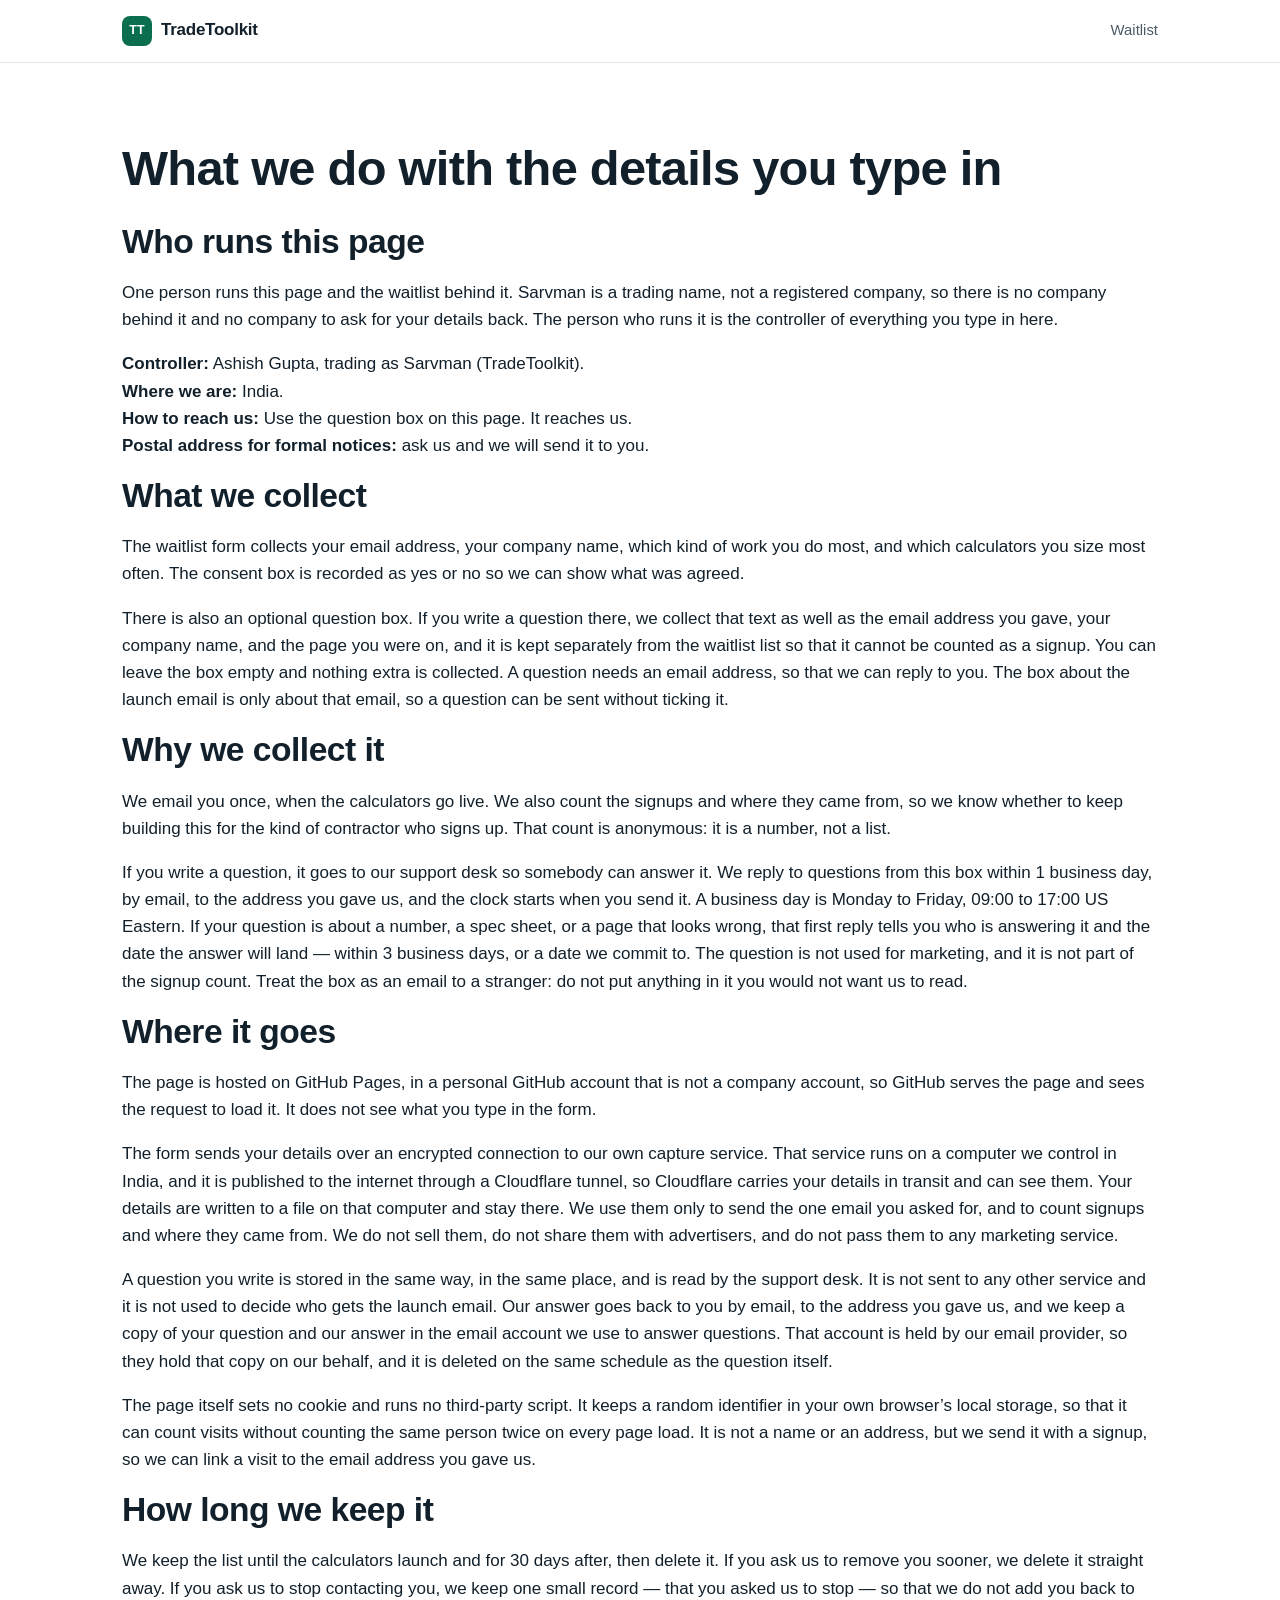
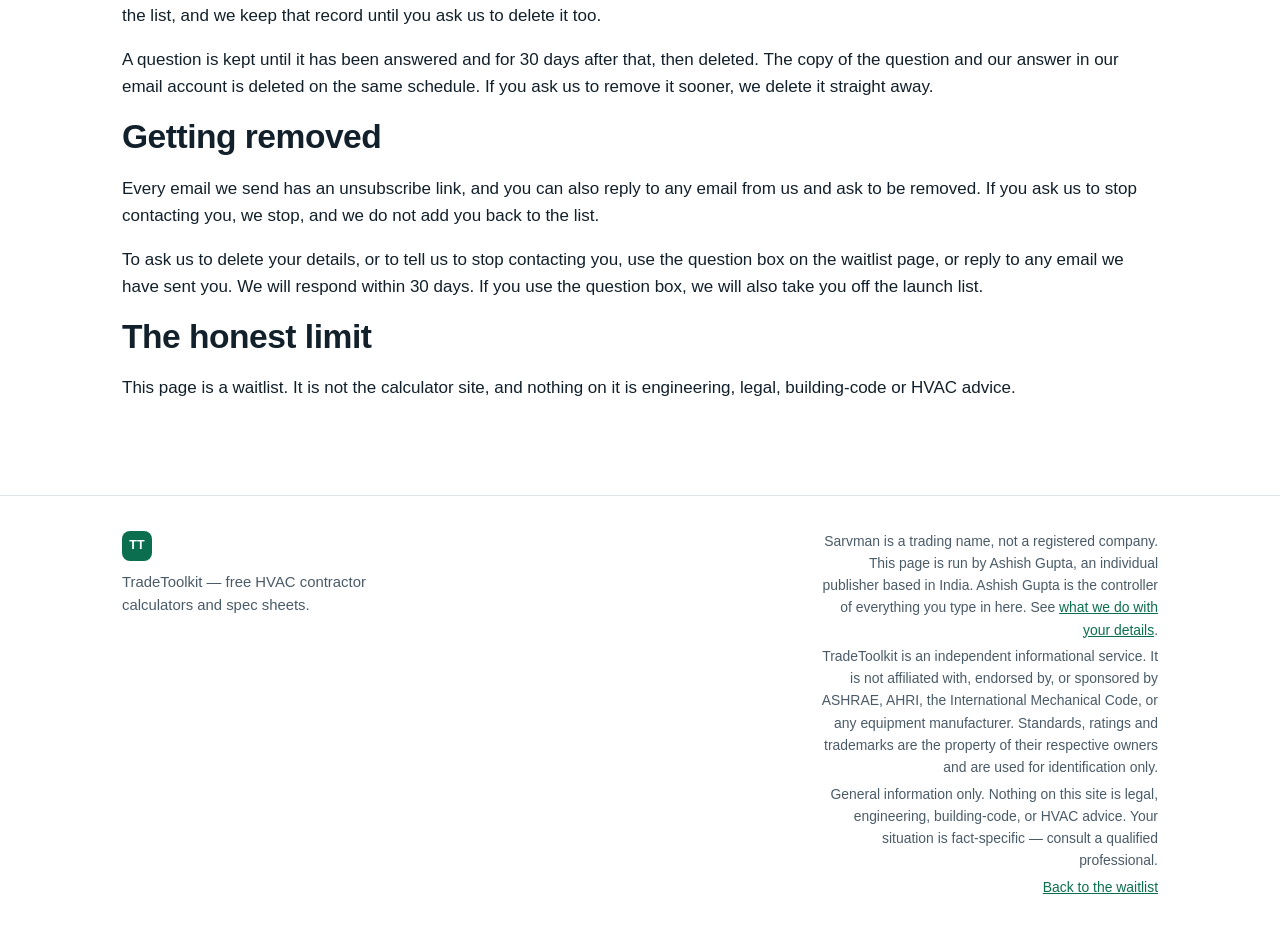
==== commit 26fd8cbe: "SAR-324: the cleared waitlist notice, the closed write path, and a question that stands on its own" ====
--- a/privacy.html
+++ b/privacy.html
@@ -27,6 +27,20 @@
     <div class="wrap">
       <h1>What we do with the details you type in</h1>
 
+      <h2>Who runs this page</h2>
+      <p>
+        One person runs this page and the waitlist behind it. Sarvman is a trading
+        name, not a registered company, so there is no company behind it and no
+        company to ask for your details back. The person who runs it is the
+        controller of everything you type in here.
+      </p>
+      <p>
+        <strong>Controller:</strong> Ashish Gupta, trading as Sarvman (TradeToolkit).<br>
+        <strong>Where we are:</strong> India.<br>
+        <strong>How to reach us:</strong> Use the question box on this page. It reaches us.<br>
+        <strong>Postal address for formal notices:</strong> ask us and we will send it to you.
+      </p>
+
       <h2>What we collect</h2>
       <p>
         The waitlist form collects your email address, your company name, which kind of
@@ -38,9 +52,9 @@
         collect that text as well as the email address you gave, your company name,
         and the page you were on, and it is kept separately from the waitlist list
         so that it cannot be counted as a signup. You can leave the box empty and
-        nothing extra is collected. A question needs an email address, so a question
-        can only be sent if you also tick the box that lets us email you about the
-        launch.
+        nothing extra is collected. A question needs an email address, so that we can
+        reply to you. The box about the launch email is only about that email, so a
+        question can be sent without ticking it.
       </p>
 
       <h2>Why we collect it</h2>
@@ -51,20 +65,30 @@
       </p>
       <p>
         If you write a question, it goes to our support desk so somebody can answer it.
-        We answer questions from this box within 1 business day, by email, to the address
-        you gave us. A business day is Monday to Friday, 09:00 to 17:00 US Eastern. The
-        question is not used for marketing, and it is not part of the signup count.
-        Treat the box as an email to a stranger: do not put anything in it you would not
-        want us to read.
+        We reply to questions from this box within 1 business day, by email, to the address
+        you gave us, and the clock starts when you send it. A business day is Monday to
+        Friday, 09:00 to 17:00 US Eastern. If your question is about a number, a spec
+        sheet, or a page that looks wrong, that first reply tells you who is answering
+        it and the date the answer will land — within 3 business days, or a date we
+        commit to. The question is not used for marketing, and it is not part of the
+        signup count. Treat the box as an email to a stranger: do not put anything in it
+        you would not want us to read.
       </p>
 
       <h2>Where it goes</h2>
       <p>
-        The details are sent to us over an encrypted connection, and we store them. A
-        third party carries that connection, so that provider handles the request in
-        transit. We use the details only to send the one email you asked for, and to
-        count signups and where they came from. We do not sell them, do not share them
-        with advertisers, and do not pass them to any marketing service.
+        The page is hosted on GitHub Pages, in a personal GitHub account that is not a
+        company account, so GitHub serves the page and sees the request to load it. It
+        does not see what you type in the form.
+      </p>
+      <p>
+        The form sends your details over an encrypted connection to our own capture
+        service. That service runs on a computer we control in India, and it is
+        published to the internet through a Cloudflare tunnel, so Cloudflare carries
+        your details in transit and can see them. Your details are written to a file on
+        that computer and stay there. We use them only to send the one email you asked
+        for, and to count signups and where they came from. We do not sell them, do
+        not share them with advertisers, and do not pass them to any marketing service.
       </p>
       <p>
         A question you write is stored in the same way, in the same place, and is read
@@ -86,7 +110,10 @@
       <h2>How long we keep it</h2>
       <p>
         We keep the list until the calculators launch and for 30 days after, then delete
-        it. If you ask us to remove you sooner, we delete it straight away.
+        it. If you ask us to remove you sooner, we delete it straight away. If you ask
+        us to stop contacting you, we keep one small record — that you asked us to stop
+        — so that we do not add you back to the list, and we keep that record until you
+        ask us to delete it too.
       </p>
       <p>
         A question is kept until it has been answered and for 30 days after that, then
@@ -124,7 +151,7 @@
       <p class="foot-brand">TradeToolkit &mdash; free HVAC contractor calculators and spec sheets.</p>
     </div>
     <div class="foot-meta">
-        <p>Sarvman is a trading name, not a registered company. We are an individual publisher.</p>
+        <p>Sarvman is a trading name, not a registered company. This page is run by Ashish Gupta, an individual publisher based in India. Ashish Gupta is the controller of everything you type in here. See <a href="privacy.html">what we do with your details</a>.</p>
       <p>
         TradeToolkit is an independent informational service. It is not affiliated with,
         endorsed by, or sponsored by ASHRAE, AHRI, the International Mechanical Code, or
